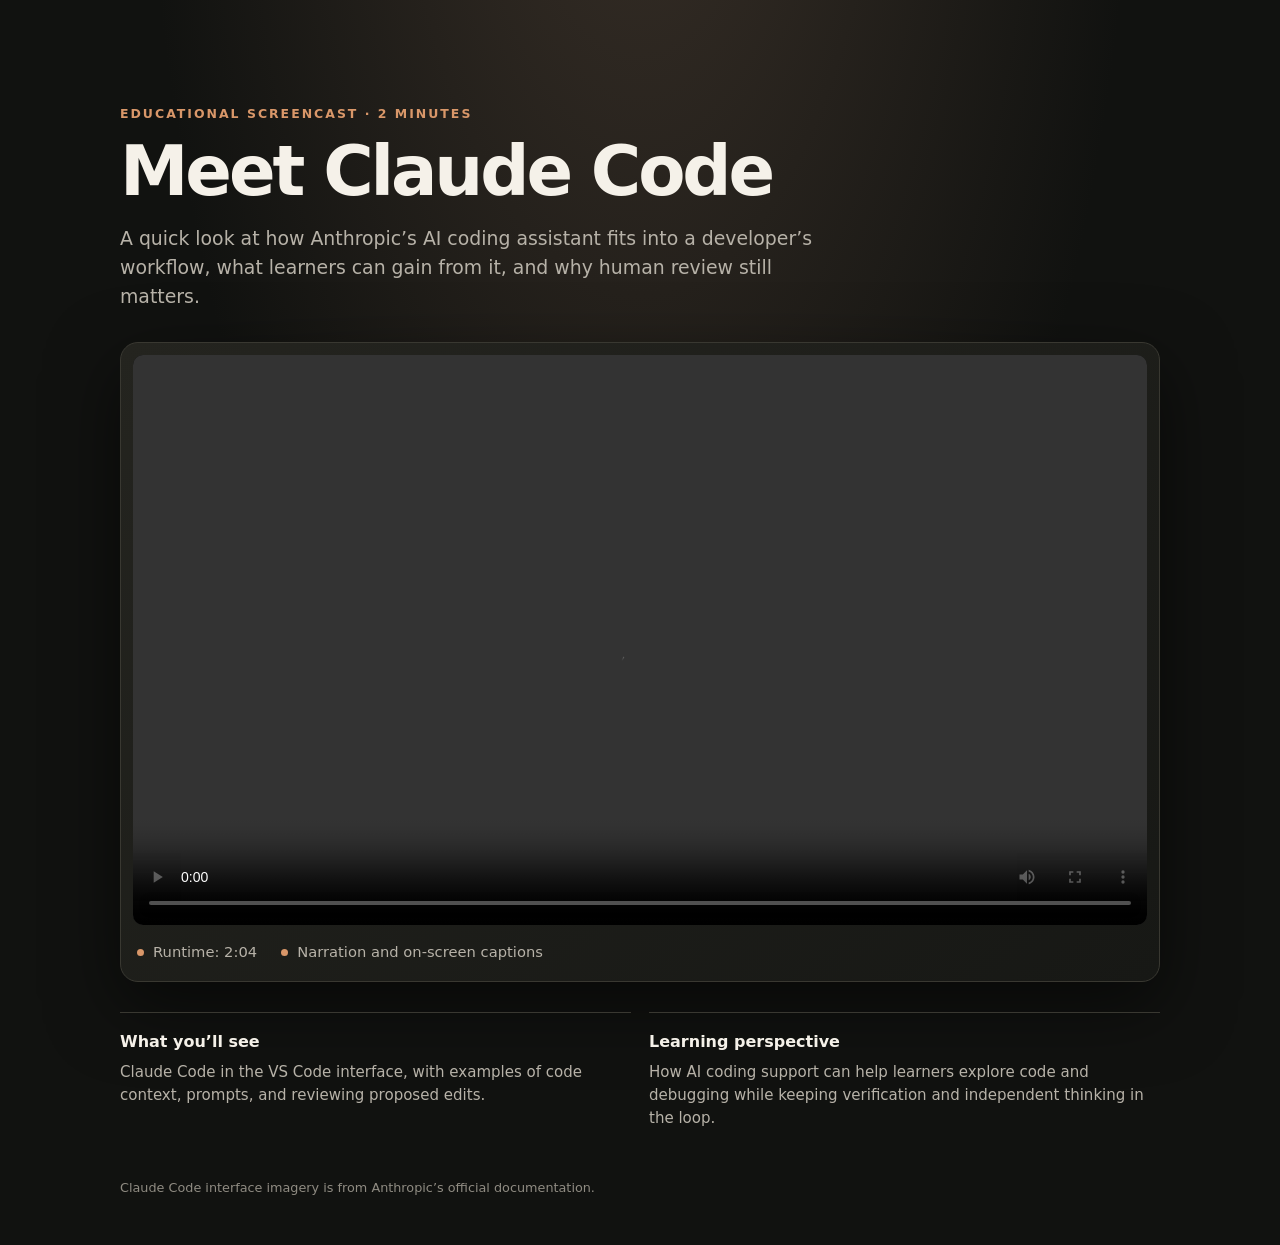
==== Claude Code Screencast/index.html @ 4960f8d4 "Add Claude Code screencast player page" ====
<!doctype html>
<html lang="en">
<head>
  <meta charset="utf-8">
  <meta name="viewport" content="width=device-width, initial-scale=1">
  <meta name="theme-color" content="#111210">
  <meta name="description" content="A short educational screencast introducing Claude Code, Anthropic’s AI coding assistant.">
  <title>Claude Code | Screencast</title>
  <style>
    :root { color-scheme: dark; --bg:#111210; --panel:#1b1c19; --ink:#f5f1e9; --muted:#b7b2a8; --accent:#d99769; --line:#393831; }
    * { box-sizing:border-box; }
    body { margin:0; min-height:100vh; background:radial-gradient(ellipse at 50% -25%, #393028 0, transparent 55%),var(--bg); color:var(--ink); font:16px/1.55 system-ui,-apple-system,BlinkMacSystemFont,"Segoe UI",sans-serif; }
    main { width:min(100% - 36px, 1040px); margin:0 auto; padding:clamp(40px,8vw,92px) 0 48px; }
    .eyebrow { color:var(--accent); text-transform:uppercase; letter-spacing:.16em; font-size:.78rem; font-weight:700; }
    h1 { font-size:clamp(2.2rem,6vw,4.3rem); line-height:1.04; letter-spacing:-.045em; margin:.6rem 0 1rem; }
    .intro { color:var(--muted); font-size:clamp(1rem,2vw,1.18rem); max-width:700px; margin:0 0 30px; }
    .player { padding:12px; background:linear-gradient(145deg,#24241f,#171815); border:1px solid var(--line); border-radius:18px; box-shadow:0 24px 70px #0008; }
    video { display:block; width:100%; aspect-ratio:16/9; background:#080908; border-radius:10px; }
    .meta { display:flex; flex-wrap:wrap; gap:10px 24px; align-items:center; margin:16px 4px 5px; color:var(--muted); font-size:.92rem; }
    .meta span::before { content:""; display:inline-block; width:7px; height:7px; border-radius:50%; background:var(--accent); margin:0 9px 1px 0; }
    .about { display:grid; grid-template-columns:1fr 1fr; gap:18px; margin-top:30px; }
    .about section { border-top:1px solid var(--line); padding:17px 0; }
    h2 { font-size:1rem; margin:0 0 6px; }
    .about p { margin:0; color:var(--muted); font-size:.94rem; }
    footer { margin-top:30px; color:#8f8b82; font-size:.8rem; }
    @media(max-width:620px) { main{width:min(100% - 24px,1040px);padding-top:42px}.player{padding:7px;border-radius:13px}.about{grid-template-columns:1fr;gap:4px} }
  </style>
</head>
<body>
  <main>
    <p class="eyebrow">Educational screencast · 2 minutes</p>
    <h1>Meet Claude Code</h1>
    <p class="intro">A quick look at how Anthropic’s AI coding assistant fits into a developer’s workflow, what learners can gain from it, and why human review still matters.</p>

    <div class="player">
      <video controls playsinline preload="metadata" aria-label="Screencast introducing Claude Code">
        <source src="Claude-Code-Screencast.mp4" type="video/mp4">
        Your browser does not support MP4 video playback. <a href="Claude-Code-Screencast.mp4">Open or download the video.</a>
      </video>
      <div class="meta"><span>Runtime: 2:04</span><span>Narration and on-screen captions</span></div>
    </div>

    <div class="about">
      <section><h2>What you’ll see</h2><p>Claude Code in the VS Code interface, with examples of code context, prompts, and reviewing proposed edits.</p></section>
      <section><h2>Learning perspective</h2><p>How AI coding support can help learners explore code and debugging while keeping verification and independent thinking in the loop.</p></section>
    </div>
    <footer>Claude Code interface imagery is from Anthropic’s official documentation.</footer>
  </main>
</body>
</html>
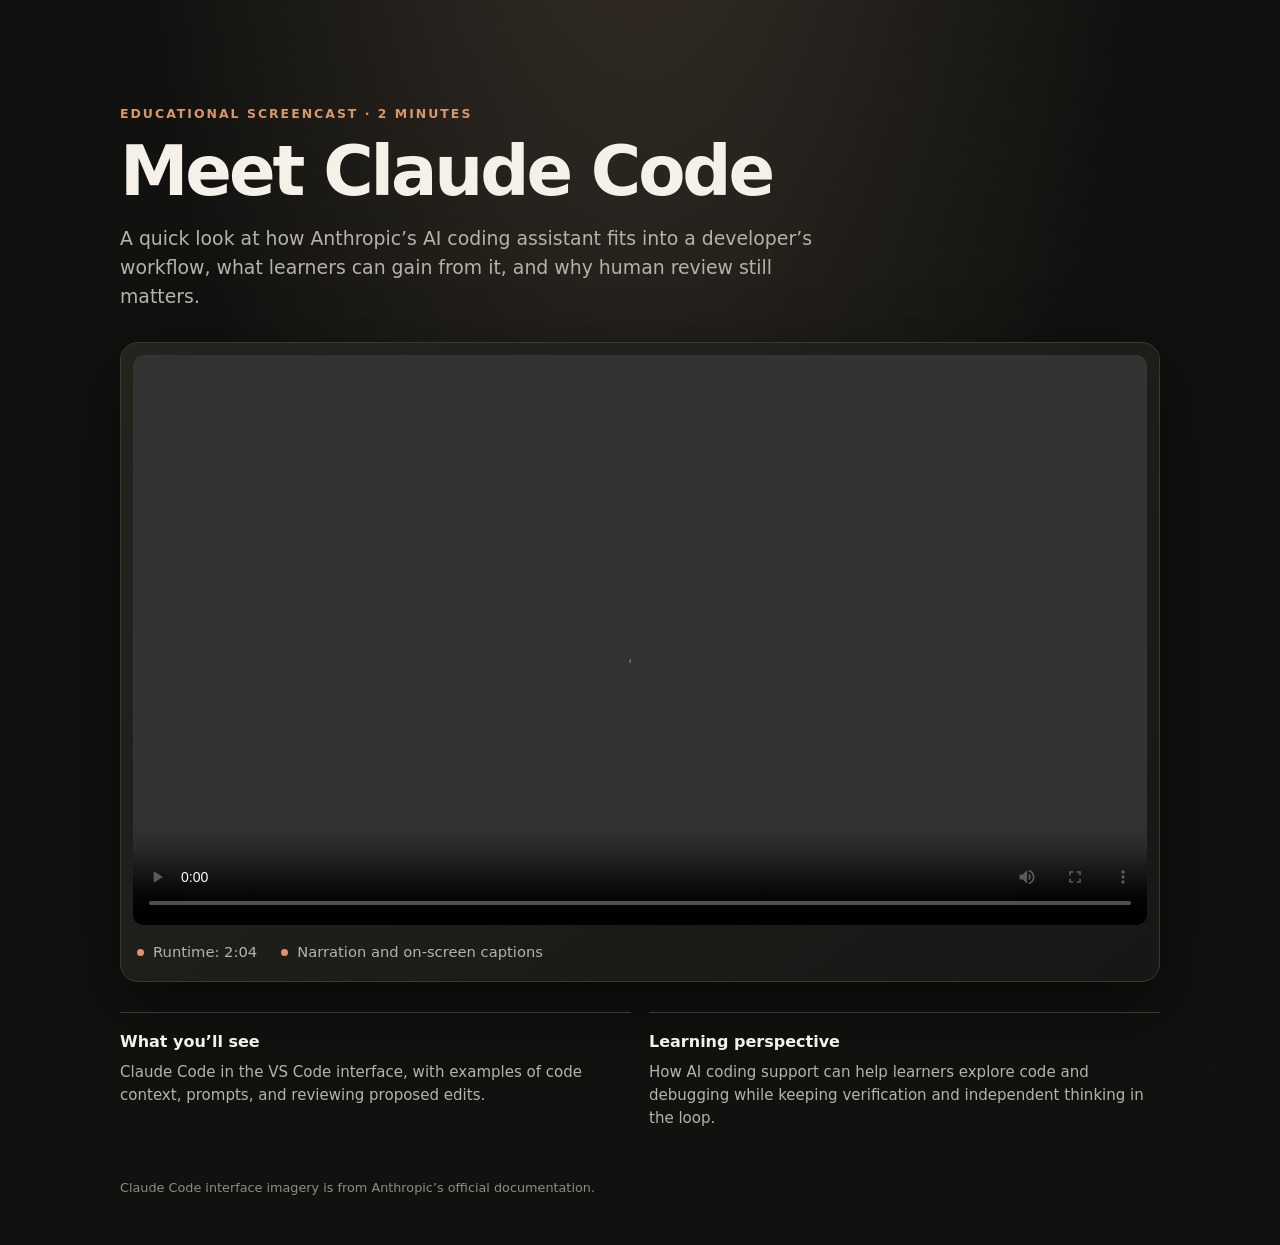
==== commit a1bdcdb6: "added sidebar to screencast page" ====
--- a/Claude Code Screencast/index.html
+++ b/Claude Code Screencast/index.html
@@ -4,6 +4,7 @@
   <meta charset="utf-8">
   <meta name="viewport" content="width=device-width, initial-scale=1">
   <meta name="theme-color" content="#111210">
+  <script src="../Sidebar.JS" defer></script>
   <meta name="description" content="A short educational screencast introducing Claude Code, Anthropic’s AI coding assistant.">
   <title>Claude Code | Screencast</title>
   <style>
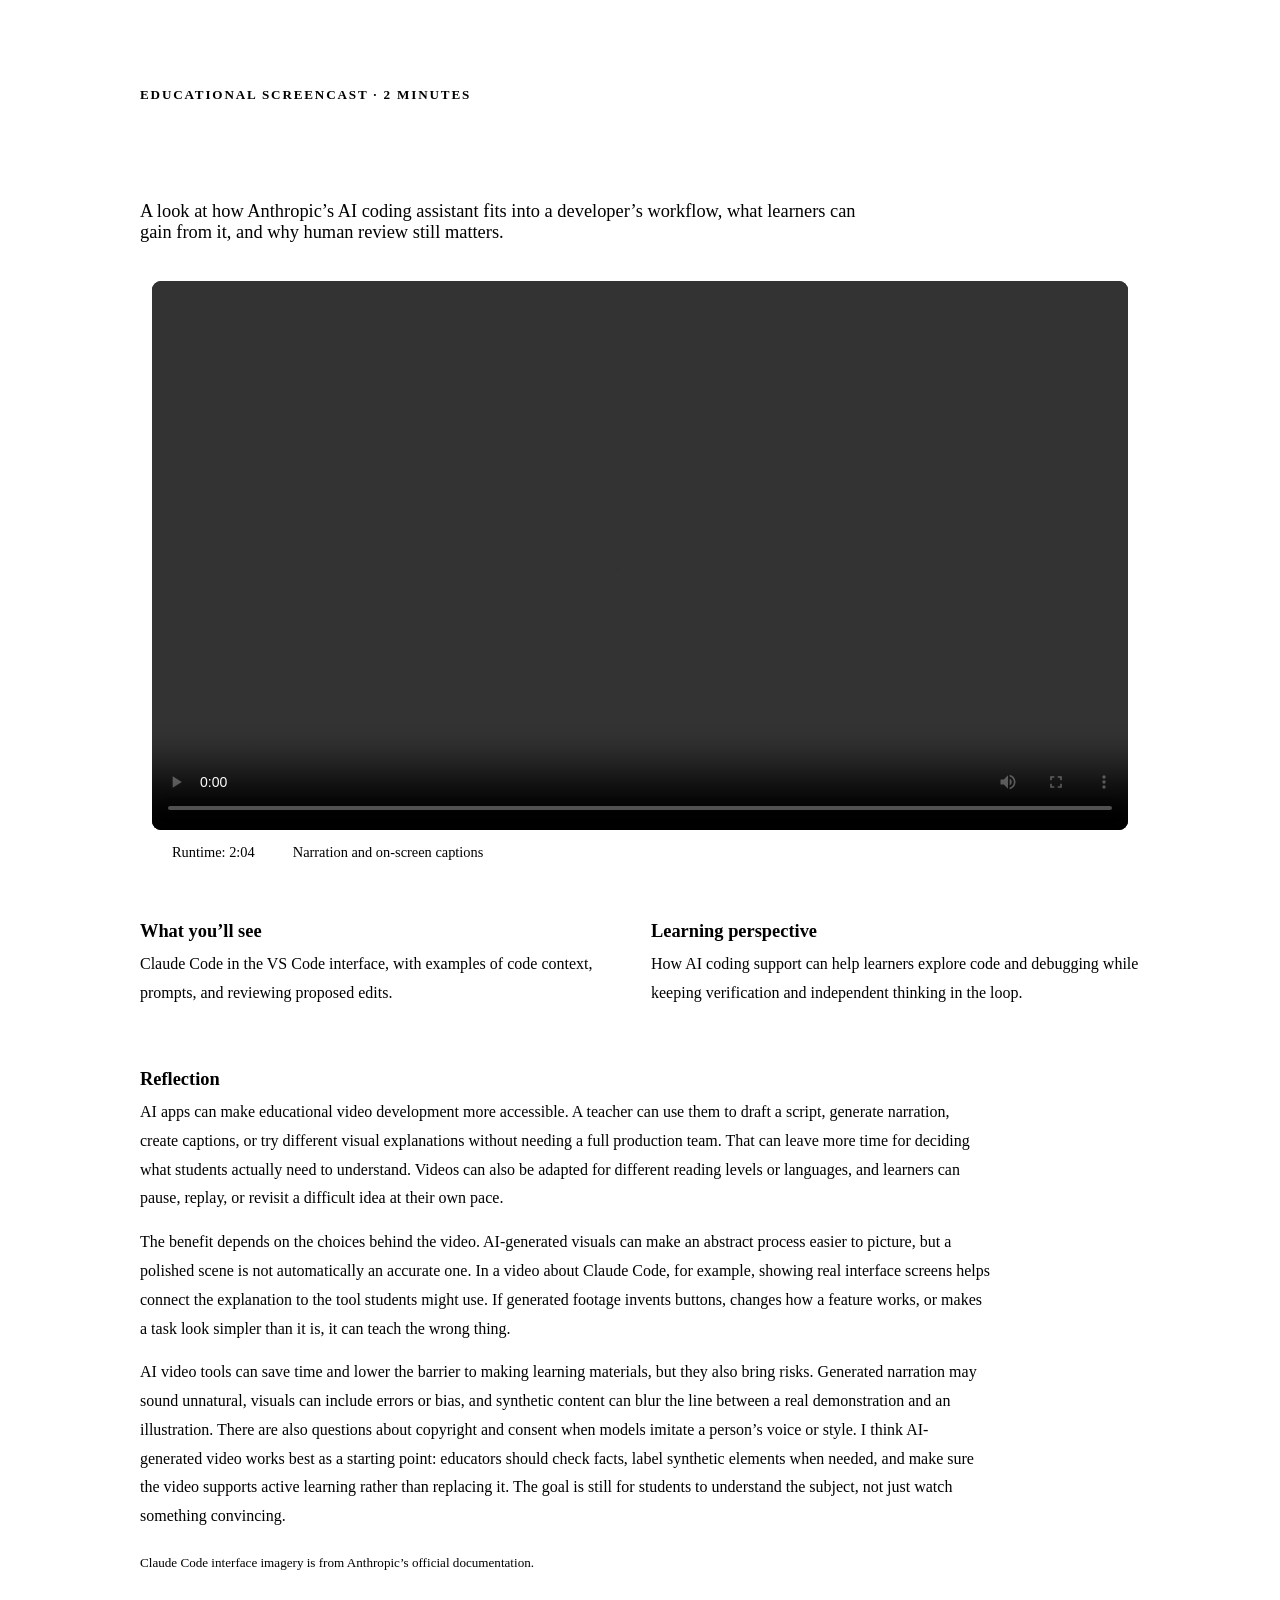
==== commit a289e5dc: "Add AI video reflection to screencast page" ====
--- a/Claude Code Screencast/index.html
+++ b/Claude Code Screencast/index.html
@@ -3,49 +3,64 @@
 <head>
   <meta charset="utf-8">
   <meta name="viewport" content="width=device-width, initial-scale=1">
-  <meta name="theme-color" content="#111210">
+  <meta name="theme-color" content="#1e1e1e">
+  <meta name="description" content="An educational screencast introducing Claude Code, Anthropic’s AI coding assistant.">
+  <title>Claude Code | Screencast</title>
+  <link rel="stylesheet" href="../style.css">
+  <link rel="stylesheet" href="../landing.css">
   <script src="../Sidebar.JS" defer></script>
-  <meta name="description" content="A short educational screencast introducing Claude Code, Anthropic’s AI coding assistant.">
-  <title>Claude Code | Screencast</title>
   <style>
-    :root { color-scheme: dark; --bg:#111210; --panel:#1b1c19; --ink:#f5f1e9; --muted:#b7b2a8; --accent:#d99769; --line:#393831; }
-    * { box-sizing:border-box; }
-    body { margin:0; min-height:100vh; background:radial-gradient(ellipse at 50% -25%, #393028 0, transparent 55%),var(--bg); color:var(--ink); font:16px/1.55 system-ui,-apple-system,BlinkMacSystemFont,"Segoe UI",sans-serif; }
-    main { width:min(100% - 36px, 1040px); margin:0 auto; padding:clamp(40px,8vw,92px) 0 48px; }
-    .eyebrow { color:var(--accent); text-transform:uppercase; letter-spacing:.16em; font-size:.78rem; font-weight:700; }
-    h1 { font-size:clamp(2.2rem,6vw,4.3rem); line-height:1.04; letter-spacing:-.045em; margin:.6rem 0 1rem; }
-    .intro { color:var(--muted); font-size:clamp(1rem,2vw,1.18rem); max-width:700px; margin:0 0 30px; }
-    .player { padding:12px; background:linear-gradient(145deg,#24241f,#171815); border:1px solid var(--line); border-radius:18px; box-shadow:0 24px 70px #0008; }
-    video { display:block; width:100%; aspect-ratio:16/9; background:#080908; border-radius:10px; }
-    .meta { display:flex; flex-wrap:wrap; gap:10px 24px; align-items:center; margin:16px 4px 5px; color:var(--muted); font-size:.92rem; }
-    .meta span::before { content:""; display:inline-block; width:7px; height:7px; border-radius:50%; background:var(--accent); margin:0 9px 1px 0; }
-    .about { display:grid; grid-template-columns:1fr 1fr; gap:18px; margin-top:30px; }
-    .about section { border-top:1px solid var(--line); padding:17px 0; }
-    h2 { font-size:1rem; margin:0 0 6px; }
-    .about p { margin:0; color:var(--muted); font-size:.94rem; }
-    footer { margin-top:30px; color:#8f8b82; font-size:.8rem; }
-    @media(max-width:620px) { main{width:min(100% - 24px,1040px);padding-top:42px}.player{padding:7px;border-radius:13px}.about{grid-template-columns:1fr;gap:4px} }
+    .screencast-page { max-width: 1000px; margin: 32px auto 75px; padding: clamp(22px, 4vw, 42px); }
+    .eyebrow { color: var(--vegas-gold); text-transform: uppercase; letter-spacing: .14em; font-size: .82rem; font-weight: 600; }
+    .screencast-page h1 { margin: .55rem 0 1rem; font-size: clamp(2.25rem, 6vw, 4rem); line-height: 1.08; letter-spacing: -.035em; background: var(--text-gradient-yellow); color: transparent; background-clip: text; -webkit-background-clip: text; text-shadow: none; }
+    .intro { max-width: 720px; margin: 0 0 26px; color: var(--light-gray); font-size: clamp(1rem, 2vw, 1.15rem); }
+    .player { padding: 12px; background: var(--bg-gradient-jet); border: 1px solid var(--jet); border-radius: 16px; }
+    .player video { display: block; width: 100%; aspect-ratio: 16 / 9; background: #111; border-radius: 9px; }
+    .meta { display: flex; flex-wrap: wrap; gap: 8px 22px; margin: 14px 4px 3px; color: var(--light-gray70); font-size: .9rem; }
+    .meta span::before { content: ""; display: inline-block; width: 7px; height: 7px; margin: 0 9px 1px 0; border-radius: 50%; background: var(--orange-yellow-crayola); }
+    .about { display: grid; grid-template-columns: repeat(2, minmax(0, 1fr)); gap: 22px; margin-top: 27px; }
+    .about section, .reflection { padding-top: 18px; border-top: 1px solid var(--jet); }
+    .screencast-page h2 { margin: 0 0 8px; color: var(--white2); font-size: 1.15rem; }
+    .about p, .reflection p { margin: 0 0 15px; color: var(--light-gray70); line-height: 1.8; }
+    .reflection { margin-top: 28px; }
+    .reflection p { max-width: 850px; }
+    .source-note { margin-top: 24px; color: var(--light-gray70); font-size: .82rem; }
+    @media (max-width: 620px) {
+      .screencast-page { margin-top: 14px; padding: 18px; }
+      .player { padding: 7px; }
+      .about { grid-template-columns: 1fr; gap: 15px; }
+    }
   </style>
 </head>
 <body>
   <main>
-    <p class="eyebrow">Educational screencast · 2 minutes</p>
-    <h1>Meet Claude Code</h1>
-    <p class="intro">A quick look at how Anthropic’s AI coding assistant fits into a developer’s workflow, what learners can gain from it, and why human review still matters.</p>
+    <article class="active screencast-page">
+      <p class="eyebrow">Educational screencast · 2 minutes</p>
+      <h1>Meet Claude Code</h1>
+      <p class="intro">A look at how Anthropic’s AI coding assistant fits into a developer’s workflow, what learners can gain from it, and why human review still matters.</p>
 
-    <div class="player">
-      <video controls playsinline preload="metadata" aria-label="Screencast introducing Claude Code">
-        <source src="Claude-Code-Screencast.mp4" type="video/mp4">
-        Your browser does not support MP4 video playback. <a href="Claude-Code-Screencast.mp4">Open or download the video.</a>
-      </video>
-      <div class="meta"><span>Runtime: 2:04</span><span>Narration and on-screen captions</span></div>
-    </div>
+      <div class="player">
+        <video controls playsinline preload="metadata" aria-label="Screencast introducing Claude Code">
+          <source src="Claude-Code-Screencast.mp4" type="video/mp4">
+          Your browser does not support MP4 video playback. <a href="Claude-Code-Screencast.mp4">Open or download the video.</a>
+        </video>
+        <div class="meta"><span>Runtime: 2:04</span><span>Narration and on-screen captions</span></div>
+      </div>
 
-    <div class="about">
-      <section><h2>What you’ll see</h2><p>Claude Code in the VS Code interface, with examples of code context, prompts, and reviewing proposed edits.</p></section>
-      <section><h2>Learning perspective</h2><p>How AI coding support can help learners explore code and debugging while keeping verification and independent thinking in the loop.</p></section>
-    </div>
-    <footer>Claude Code interface imagery is from Anthropic’s official documentation.</footer>
+      <div class="about">
+        <section><h2>What you’ll see</h2><p>Claude Code in the VS Code interface, with examples of code context, prompts, and reviewing proposed edits.</p></section>
+        <section><h2>Learning perspective</h2><p>How AI coding support can help learners explore code and debugging while keeping verification and independent thinking in the loop.</p></section>
+      </div>
+
+      <section class="reflection" aria-labelledby="reflection-title">
+        <h2 id="reflection-title">Reflection</h2>
+        <p>AI apps can make educational video development more accessible. A teacher can use them to draft a script, generate narration, create captions, or try different visual explanations without needing a full production team. That can leave more time for deciding what students actually need to understand. Videos can also be adapted for different reading levels or languages, and learners can pause, replay, or revisit a difficult idea at their own pace.</p>
+        <p>The benefit depends on the choices behind the video. AI-generated visuals can make an abstract process easier to picture, but a polished scene is not automatically an accurate one. In a video about Claude Code, for example, showing real interface screens helps connect the explanation to the tool students might use. If generated footage invents buttons, changes how a feature works, or makes a task look simpler than it is, it can teach the wrong thing.</p>
+        <p>AI video tools can save time and lower the barrier to making learning materials, but they also bring risks. Generated narration may sound unnatural, visuals can include errors or bias, and synthetic content can blur the line between a real demonstration and an illustration. There are also questions about copyright and consent when models imitate a person’s voice or style. I think AI-generated video works best as a starting point: educators should check facts, label synthetic elements when needed, and make sure the video supports active learning rather than replacing it. The goal is still for students to understand the subject, not just watch something convincing.</p>
+      </section>
+
+      <footer class="source-note">Claude Code interface imagery is from Anthropic’s official documentation.</footer>
+    </article>
   </main>
 </body>
 </html>
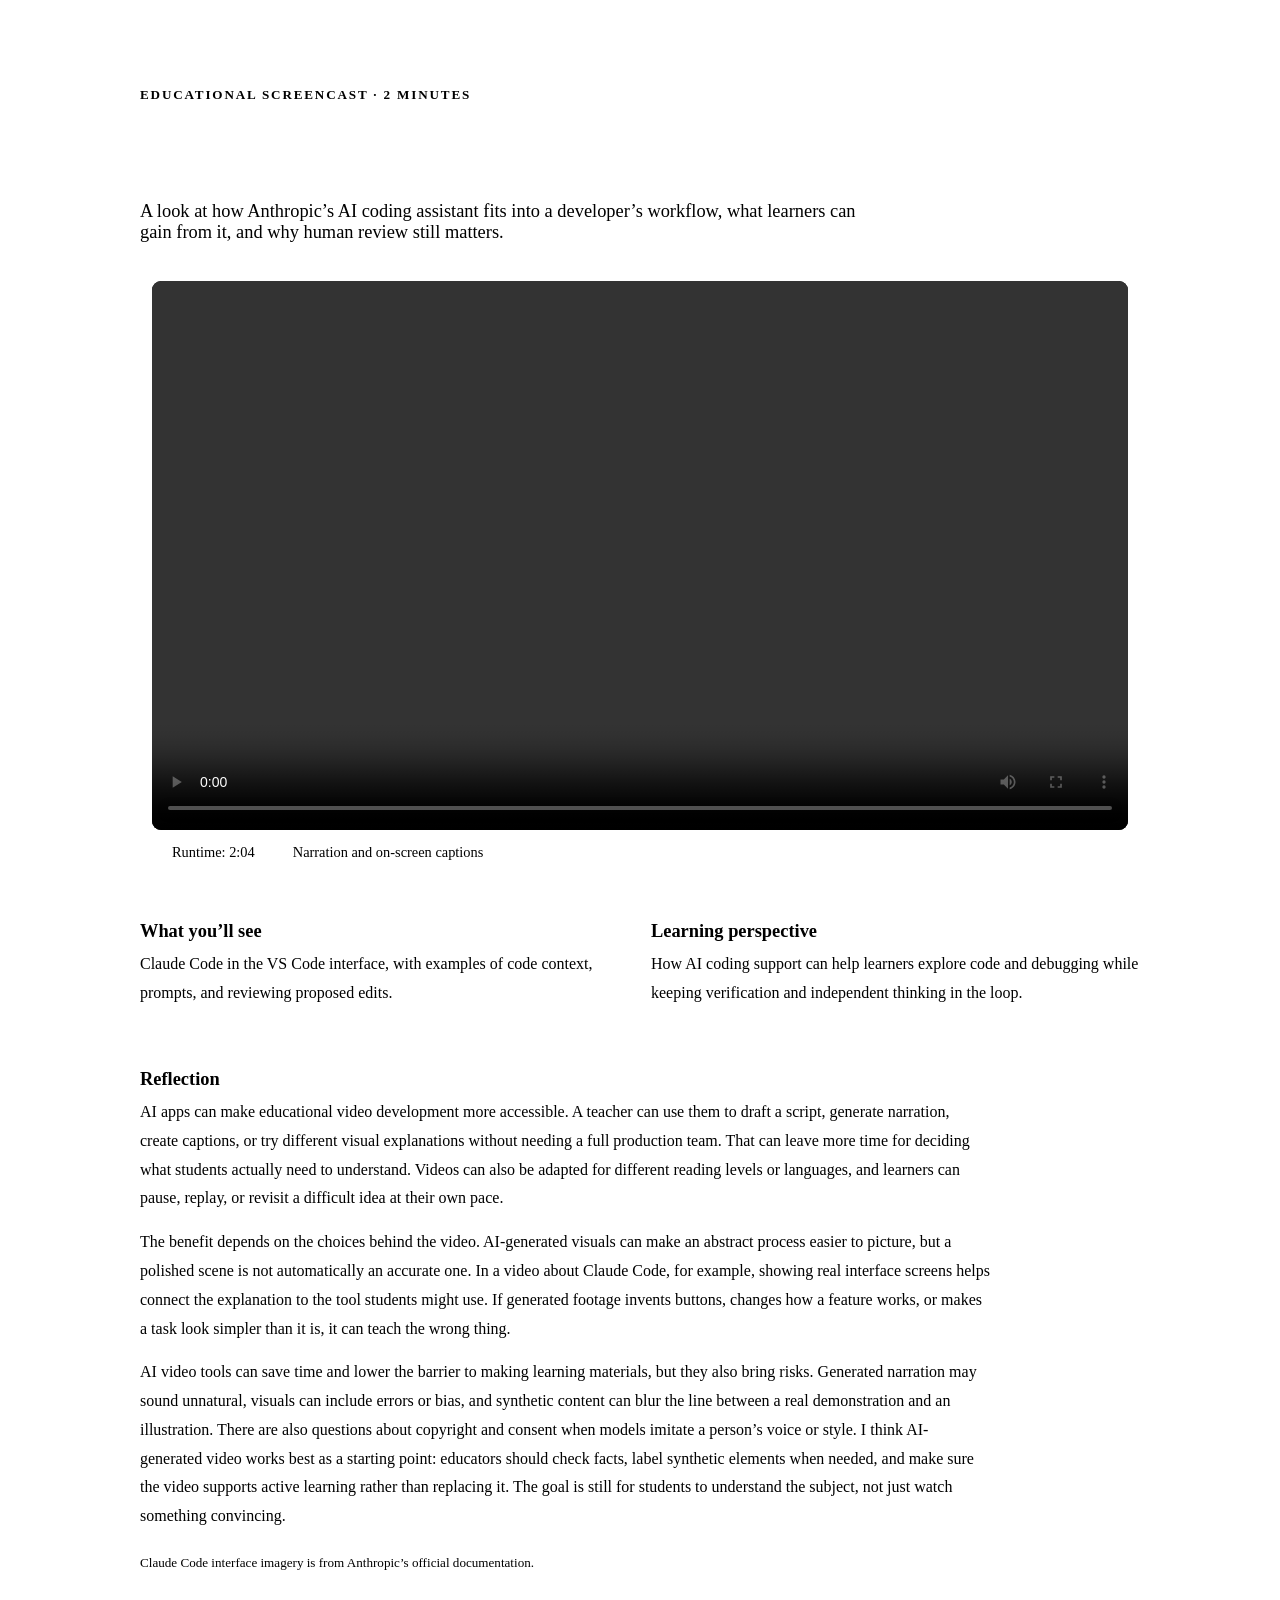
==== commit 4cf6d2cb: "Move screencast page styles to CSS file" ====
--- a/Claude Code Screencast/index.html
+++ b/Claude Code Screencast/index.html
@@ -9,28 +9,7 @@
   <link rel="stylesheet" href="../style.css">
   <link rel="stylesheet" href="../landing.css">
   <script src="../Sidebar.JS" defer></script>
-  <style>
-    .screencast-page { max-width: 1000px; margin: 32px auto 75px; padding: clamp(22px, 4vw, 42px); }
-    .eyebrow { color: var(--vegas-gold); text-transform: uppercase; letter-spacing: .14em; font-size: .82rem; font-weight: 600; }
-    .screencast-page h1 { margin: .55rem 0 1rem; font-size: clamp(2.25rem, 6vw, 4rem); line-height: 1.08; letter-spacing: -.035em; background: var(--text-gradient-yellow); color: transparent; background-clip: text; -webkit-background-clip: text; text-shadow: none; }
-    .intro { max-width: 720px; margin: 0 0 26px; color: var(--light-gray); font-size: clamp(1rem, 2vw, 1.15rem); }
-    .player { padding: 12px; background: var(--bg-gradient-jet); border: 1px solid var(--jet); border-radius: 16px; }
-    .player video { display: block; width: 100%; aspect-ratio: 16 / 9; background: #111; border-radius: 9px; }
-    .meta { display: flex; flex-wrap: wrap; gap: 8px 22px; margin: 14px 4px 3px; color: var(--light-gray70); font-size: .9rem; }
-    .meta span::before { content: ""; display: inline-block; width: 7px; height: 7px; margin: 0 9px 1px 0; border-radius: 50%; background: var(--orange-yellow-crayola); }
-    .about { display: grid; grid-template-columns: repeat(2, minmax(0, 1fr)); gap: 22px; margin-top: 27px; }
-    .about section, .reflection { padding-top: 18px; border-top: 1px solid var(--jet); }
-    .screencast-page h2 { margin: 0 0 8px; color: var(--white2); font-size: 1.15rem; }
-    .about p, .reflection p { margin: 0 0 15px; color: var(--light-gray70); line-height: 1.8; }
-    .reflection { margin-top: 28px; }
-    .reflection p { max-width: 850px; }
-    .source-note { margin-top: 24px; color: var(--light-gray70); font-size: .82rem; }
-    @media (max-width: 620px) {
-      .screencast-page { margin-top: 14px; padding: 18px; }
-      .player { padding: 7px; }
-      .about { grid-template-columns: 1fr; gap: 15px; }
-    }
-  </style>
+  <link rel="stylesheet" href="screencast.css">
 </head>
 <body>
   <main>
--- a/Claude Code Screencast/screencast.css
+++ b/Claude Code Screencast/screencast.css
@@ -0,0 +1,20 @@
+.screencast-page { max-width: 1000px; margin: 32px auto 75px; padding: clamp(22px, 4vw, 42px); }
+    .eyebrow { color: var(--vegas-gold); text-transform: uppercase; letter-spacing: .14em; font-size: .82rem; font-weight: 600; }
+    .screencast-page h1 { margin: .55rem 0 1rem; font-size: clamp(2.25rem, 6vw, 4rem); line-height: 1.08; letter-spacing: -.035em; background: var(--text-gradient-yellow); color: transparent; background-clip: text; -webkit-background-clip: text; text-shadow: none; }
+    .intro { max-width: 720px; margin: 0 0 26px; color: var(--light-gray); font-size: clamp(1rem, 2vw, 1.15rem); }
+    .player { padding: 12px; background: var(--bg-gradient-jet); border: 1px solid var(--jet); border-radius: 16px; }
+    .player video { display: block; width: 100%; aspect-ratio: 16 / 9; background: #111; border-radius: 9px; }
+    .meta { display: flex; flex-wrap: wrap; gap: 8px 22px; margin: 14px 4px 3px; color: var(--light-gray70); font-size: .9rem; }
+    .meta span::before { content: ""; display: inline-block; width: 7px; height: 7px; margin: 0 9px 1px 0; border-radius: 50%; background: var(--orange-yellow-crayola); }
+    .about { display: grid; grid-template-columns: repeat(2, minmax(0, 1fr)); gap: 22px; margin-top: 27px; }
+    .about section, .reflection { padding-top: 18px; border-top: 1px solid var(--jet); }
+    .screencast-page h2 { margin: 0 0 8px; color: var(--white2); font-size: 1.15rem; }
+    .about p, .reflection p { margin: 0 0 15px; color: var(--light-gray70); line-height: 1.8; }
+    .reflection { margin-top: 28px; }
+    .reflection p { max-width: 850px; }
+    .source-note { margin-top: 24px; color: var(--light-gray70); font-size: .82rem; }
+    @media (max-width: 620px) {
+      .screencast-page { margin-top: 14px; padding: 18px; }
+      .player { padding: 7px; }
+      .about { grid-template-columns: 1fr; gap: 15px; }
+    }
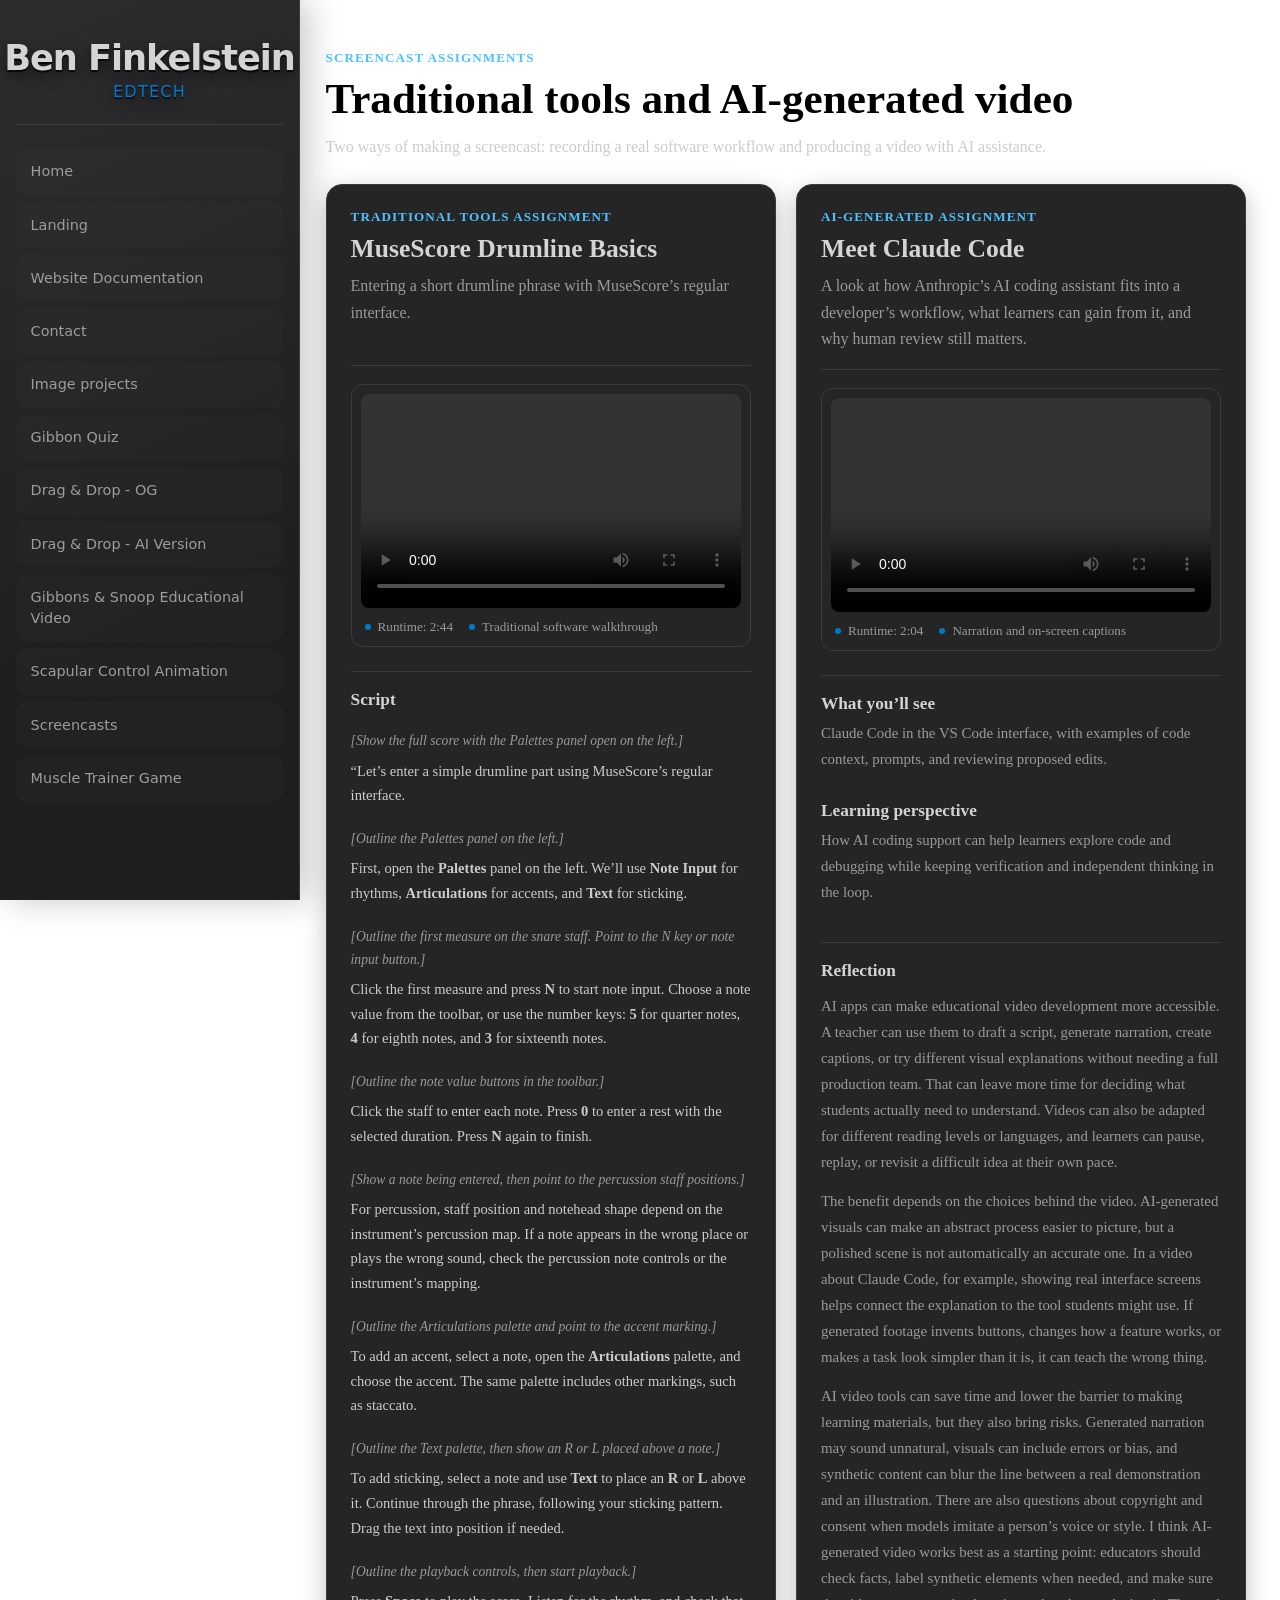
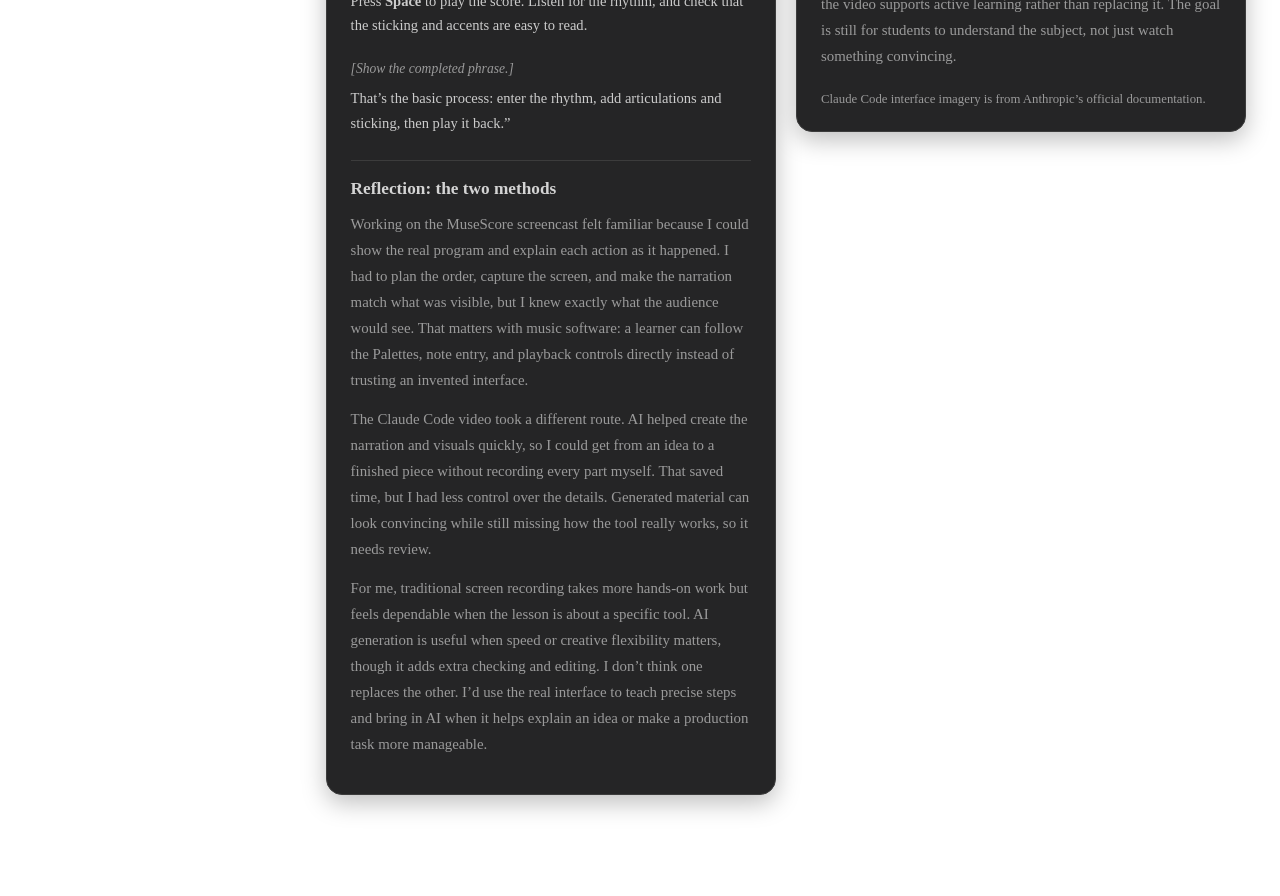
==== commit cba8fc8a: "Add traditional MuseScore screencast column" ====
--- a/Claude Code Screencast/index.html
+++ b/Claude Code Screencast/index.html
@@ -4,8 +4,8 @@
   <meta charset="utf-8">
   <meta name="viewport" content="width=device-width, initial-scale=1">
   <meta name="theme-color" content="#1e1e1e">
-  <meta name="description" content="An educational screencast introducing Claude Code, Anthropic’s AI coding assistant.">
-  <title>Claude Code | Screencast</title>
+  <meta name="description" content="Traditional and AI-generated screencast assignments: MuseScore Drumline Basics and Meet Claude Code.">
+  <title>Screencasts | Traditional and AI-generated</title>
   <link rel="stylesheet" href="../style.css">
   <link rel="stylesheet" href="../landing.css">
   <script src="../Sidebar.JS" defer></script>
@@ -14,31 +14,98 @@
 <body>
   <main>
     <article class="active screencast-page">
-      <p class="eyebrow">Educational screencast · 2 minutes</p>
-      <h1>Meet Claude Code</h1>
-      <p class="intro">A look at how Anthropic’s AI coding assistant fits into a developer’s workflow, what learners can gain from it, and why human review still matters.</p>
+      <header class="page-header">
+        <p class="eyebrow">Screencast assignments</p>
+        <h1>Traditional tools and AI-generated video</h1>
+        <p class="intro">Two ways of making a screencast: recording a real software workflow and producing a video with AI assistance.</p>
+      </header>
 
-      <div class="player">
-        <video controls playsinline preload="metadata" aria-label="Screencast introducing Claude Code">
-          <source src="Claude-Code-Screencast.mp4" type="video/mp4">
-          Your browser does not support MP4 video playback. <a href="Claude-Code-Screencast.mp4">Open or download the video.</a>
-        </video>
-        <div class="meta"><span>Runtime: 2:04</span><span>Narration and on-screen captions</span></div>
+      <div class="assignment-columns">
+        <section class="assignment-column traditional-column" aria-labelledby="traditional-title">
+          <header class="column-header">
+            <p class="column-label">Traditional tools assignment</p>
+            <h2 id="traditional-title">MuseScore Drumline Basics</h2>
+            <p>Entering a short drumline phrase with MuseScore’s regular interface.</p>
+          </header>
+
+          <div class="player">
+            <video controls playsinline preload="metadata" aria-label="MuseScore Drumline Basics screencast">
+              <source src="Musescore.mp4" type="video/mp4">
+              Your browser does not support MP4 video playback. <a href="Musescore.mp4">Open or download the MuseScore screencast.</a>
+            </video>
+            <div class="meta"><span>Runtime: 2:44</span><span>Traditional software walkthrough</span></div>
+          </div>
+
+          <section class="script-section" aria-labelledby="musescore-script-title">
+            <h3 id="musescore-script-title">Script</h3>
+            <div class="script-content">
+              <p class="stage-direction">[Show the full score with the Palettes panel open on the left.]</p>
+              <p>“Let’s enter a simple drumline part using MuseScore’s regular interface.</p>
+
+              <p class="stage-direction">[Outline the Palettes panel on the left.]</p>
+              <p>First, open the <strong>Palettes</strong> panel on the left. We’ll use <strong>Note Input</strong> for rhythms, <strong>Articulations</strong> for accents, and <strong>Text</strong> for sticking.</p>
+
+              <p class="stage-direction">[Outline the first measure on the snare staff. Point to the N key or note input button.]</p>
+              <p>Click the first measure and press <strong>N</strong> to start note input. Choose a note value from the toolbar, or use the number keys: <strong>5</strong> for quarter notes, <strong>4</strong> for eighth notes, and <strong>3</strong> for sixteenth notes.</p>
+
+              <p class="stage-direction">[Outline the note value buttons in the toolbar.]</p>
+              <p>Click the staff to enter each note. Press <strong>0</strong> to enter a rest with the selected duration. Press <strong>N</strong> again to finish.</p>
+
+              <p class="stage-direction">[Show a note being entered, then point to the percussion staff positions.]</p>
+              <p>For percussion, staff position and notehead shape depend on the instrument’s percussion map. If a note appears in the wrong place or plays the wrong sound, check the percussion note controls or the instrument’s mapping.</p>
+
+              <p class="stage-direction">[Outline the Articulations palette and point to the accent marking.]</p>
+              <p>To add an accent, select a note, open the <strong>Articulations</strong> palette, and choose the accent. The same palette includes other markings, such as staccato.</p>
+
+              <p class="stage-direction">[Outline the Text palette, then show an R or L placed above a note.]</p>
+              <p>To add sticking, select a note and use <strong>Text</strong> to place an <strong>R</strong> or <strong>L</strong> above it. Continue through the phrase, following your sticking pattern. Drag the text into position if needed.</p>
+
+              <p class="stage-direction">[Outline the playback controls, then start playback.]</p>
+              <p>Press <strong>Space</strong> to play the score. Listen for the rhythm, and check that the sticking and accents are easy to read.</p>
+
+              <p class="stage-direction">[Show the completed phrase.]</p>
+              <p>That’s the basic process: enter the rhythm, add articulations and sticking, then play it back.”</p>
+            </div>
+          </section>
+
+          <section class="reflection" aria-labelledby="comparison-title">
+            <h3 id="comparison-title">Reflection: the two methods</h3>
+            <p>Working on the MuseScore screencast felt familiar because I could show the real program and explain each action as it happened. I had to plan the order, capture the screen, and make the narration match what was visible, but I knew exactly what the audience would see. That matters with music software: a learner can follow the Palettes, note entry, and playback controls directly instead of trusting an invented interface.</p>
+            <p>The Claude Code video took a different route. AI helped create the narration and visuals quickly, so I could get from an idea to a finished piece without recording every part myself. That saved time, but I had less control over the details. Generated material can look convincing while still missing how the tool really works, so it needs review.</p>
+            <p>For me, traditional screen recording takes more hands-on work but feels dependable when the lesson is about a specific tool. AI generation is useful when speed or creative flexibility matters, though it adds extra checking and editing. I don’t think one replaces the other. I’d use the real interface to teach precise steps and bring in AI when it helps explain an idea or make a production task more manageable.</p>
+          </section>
+        </section>
+
+        <section class="assignment-column ai-column" aria-labelledby="ai-title">
+          <header class="column-header">
+            <p class="column-label">AI-generated assignment</p>
+            <h2 id="ai-title">Meet Claude Code</h2>
+            <p>A look at how Anthropic’s AI coding assistant fits into a developer’s workflow, what learners can gain from it, and why human review still matters.</p>
+          </header>
+
+          <div class="player">
+            <video controls playsinline preload="metadata" aria-label="Screencast introducing Claude Code">
+              <source src="Claude-Code-Screencast.mp4" type="video/mp4">
+              Your browser does not support MP4 video playback. <a href="Claude-Code-Screencast.mp4">Open or download the Claude Code screencast.</a>
+            </video>
+            <div class="meta"><span>Runtime: 2:04</span><span>Narration and on-screen captions</span></div>
+          </div>
+
+          <div class="about">
+            <section><h3>What you’ll see</h3><p>Claude Code in the VS Code interface, with examples of code context, prompts, and reviewing proposed edits.</p></section>
+            <section><h3>Learning perspective</h3><p>How AI coding support can help learners explore code and debugging while keeping verification and independent thinking in the loop.</p></section>
+          </div>
+
+          <section class="reflection" aria-labelledby="ai-reflection-title">
+            <h3 id="ai-reflection-title">Reflection</h3>
+            <p>AI apps can make educational video development more accessible. A teacher can use them to draft a script, generate narration, create captions, or try different visual explanations without needing a full production team. That can leave more time for deciding what students actually need to understand. Videos can also be adapted for different reading levels or languages, and learners can pause, replay, or revisit a difficult idea at their own pace.</p>
+            <p>The benefit depends on the choices behind the video. AI-generated visuals can make an abstract process easier to picture, but a polished scene is not automatically an accurate one. In a video about Claude Code, for example, showing real interface screens helps connect the explanation to the tool students might use. If generated footage invents buttons, changes how a feature works, or makes a task look simpler than it is, it can teach the wrong thing.</p>
+            <p>AI video tools can save time and lower the barrier to making learning materials, but they also bring risks. Generated narration may sound unnatural, visuals can include errors or bias, and synthetic content can blur the line between a real demonstration and an illustration. There are also questions about copyright and consent when models imitate a person’s voice or style. I think AI-generated video works best as a starting point: educators should check facts, label synthetic elements when needed, and make sure the video supports active learning rather than replacing it. The goal is still for students to understand the subject, not just watch something convincing.</p>
+          </section>
+
+          <p class="source-note">Claude Code interface imagery is from Anthropic’s official documentation.</p>
+        </section>
       </div>
-
-      <div class="about">
-        <section><h2>What you’ll see</h2><p>Claude Code in the VS Code interface, with examples of code context, prompts, and reviewing proposed edits.</p></section>
-        <section><h2>Learning perspective</h2><p>How AI coding support can help learners explore code and debugging while keeping verification and independent thinking in the loop.</p></section>
-      </div>
-
-      <section class="reflection" aria-labelledby="reflection-title">
-        <h2 id="reflection-title">Reflection</h2>
-        <p>AI apps can make educational video development more accessible. A teacher can use them to draft a script, generate narration, create captions, or try different visual explanations without needing a full production team. That can leave more time for deciding what students actually need to understand. Videos can also be adapted for different reading levels or languages, and learners can pause, replay, or revisit a difficult idea at their own pace.</p>
-        <p>The benefit depends on the choices behind the video. AI-generated visuals can make an abstract process easier to picture, but a polished scene is not automatically an accurate one. In a video about Claude Code, for example, showing real interface screens helps connect the explanation to the tool students might use. If generated footage invents buttons, changes how a feature works, or makes a task look simpler than it is, it can teach the wrong thing.</p>
-        <p>AI video tools can save time and lower the barrier to making learning materials, but they also bring risks. Generated narration may sound unnatural, visuals can include errors or bias, and synthetic content can blur the line between a real demonstration and an illustration. There are also questions about copyright and consent when models imitate a person’s voice or style. I think AI-generated video works best as a starting point: educators should check facts, label synthetic elements when needed, and make sure the video supports active learning rather than replacing it. The goal is still for students to understand the subject, not just watch something convincing.</p>
-      </section>
-
-      <footer class="source-note">Claude Code interface imagery is from Anthropic’s official documentation.</footer>
     </article>
   </main>
 </body>
--- a/Claude Code Screencast/screencast.css
+++ b/Claude Code Screencast/screencast.css
@@ -1,20 +1,145 @@
-.screencast-page { max-width: 1000px; margin: 32px auto 75px; padding: clamp(22px, 4vw, 42px); }
-    .eyebrow { color: var(--vegas-gold); text-transform: uppercase; letter-spacing: .14em; font-size: .82rem; font-weight: 600; }
-    .screencast-page h1 { margin: .55rem 0 1rem; font-size: clamp(2.25rem, 6vw, 4rem); line-height: 1.08; letter-spacing: -.035em; background: var(--text-gradient-yellow); color: transparent; background-clip: text; -webkit-background-clip: text; text-shadow: none; }
-    .intro { max-width: 720px; margin: 0 0 26px; color: var(--light-gray); font-size: clamp(1rem, 2vw, 1.15rem); }
-    .player { padding: 12px; background: var(--bg-gradient-jet); border: 1px solid var(--jet); border-radius: 16px; }
-    .player video { display: block; width: 100%; aspect-ratio: 16 / 9; background: #111; border-radius: 9px; }
-    .meta { display: flex; flex-wrap: wrap; gap: 8px 22px; margin: 14px 4px 3px; color: var(--light-gray70); font-size: .9rem; }
-    .meta span::before { content: ""; display: inline-block; width: 7px; height: 7px; margin: 0 9px 1px 0; border-radius: 50%; background: var(--orange-yellow-crayola); }
-    .about { display: grid; grid-template-columns: repeat(2, minmax(0, 1fr)); gap: 22px; margin-top: 27px; }
-    .about section, .reflection { padding-top: 18px; border-top: 1px solid var(--jet); }
-    .screencast-page h2 { margin: 0 0 8px; color: var(--white2); font-size: 1.15rem; }
-    .about p, .reflection p { margin: 0 0 15px; color: var(--light-gray70); line-height: 1.8; }
-    .reflection { margin-top: 28px; }
-    .reflection p { max-width: 850px; }
-    .source-note { margin-top: 24px; color: var(--light-gray70); font-size: .82rem; }
-    @media (max-width: 620px) {
-      .screencast-page { margin-top: 14px; padding: 18px; }
-      .player { padding: 7px; }
-      .about { grid-template-columns: 1fr; gap: 15px; }
-    }
+.screencast-page {
+  max-width: 1500px;
+  margin: 24px auto 75px;
+  padding: clamp(14px, 2vw, 28px);
+}
+
+.page-header { margin: 0 0 24px; }
+.eyebrow,
+.column-label {
+  margin: 0 0 8px;
+  color: var(--vegas-gold, #4fc1ff);
+  font-size: .82rem;
+  font-weight: 600;
+  letter-spacing: .08em;
+  text-transform: uppercase;
+}
+
+.page-header h1 {
+  margin: 0 0 10px;
+  font-size: clamp(1.8rem, 4vw, 2.7rem);
+  line-height: 1.15;
+}
+
+.intro {
+  max-width: 820px;
+  margin: 0;
+  color: var(--light-gray, #ccc);
+  line-height: 1.7;
+}
+
+.assignment-columns {
+  display: grid;
+  grid-template-columns: repeat(2, minmax(0, 1fr));
+  align-items: start;
+  gap: 20px;
+}
+
+.assignment-column {
+  min-width: 0;
+  padding: clamp(16px, 2vw, 24px);
+  border: 1px solid var(--jet, #3c3c3c);
+  border-radius: 16px;
+  background: var(--eerie-black2, #252526);
+  box-shadow: var(--shadow1, 0 8px 24px rgba(0, 0, 0, .25));
+}
+
+.column-header {
+  min-height: 140px;
+  margin-bottom: 18px;
+  padding-bottom: 16px;
+  border-bottom: 1px solid var(--jet, #3c3c3c);
+}
+
+.column-header h2 {
+  margin: 0 0 8px;
+  color: var(--white2, #d4d4d4);
+  font-size: clamp(1.25rem, 2vw, 1.65rem);
+  line-height: 1.25;
+}
+
+.column-header > p:last-child {
+  margin: 0;
+  color: var(--light-gray70, rgba(204, 204, 204, .7));
+  line-height: 1.65;
+}
+
+.player {
+  padding: 9px;
+  border: 1px solid var(--jet, #3c3c3c);
+  border-radius: 12px;
+  background: var(--bg-gradient-jet, #252526);
+}
+
+.player video {
+  display: block;
+  width: 100%;
+  aspect-ratio: 16 / 9;
+  border-radius: 8px;
+  background: #111;
+}
+
+.meta {
+  display: flex;
+  flex-wrap: wrap;
+  gap: 6px 16px;
+  margin: 11px 4px 2px;
+  color: var(--light-gray70, rgba(204, 204, 204, .7));
+  font-size: .82rem;
+}
+
+.meta span::before {
+  content: "";
+  display: inline-block;
+  width: 6px;
+  height: 6px;
+  margin: 0 7px 1px 0;
+  border-radius: 50%;
+  background: var(--orange-yellow-crayola, #007acc);
+}
+
+.script-section,
+.about,
+.reflection {
+  margin-top: 24px;
+  padding-top: 18px;
+  border-top: 1px solid var(--jet, #3c3c3c);
+}
+
+.screencast-page h3 {
+  margin: 0 0 12px;
+  color: var(--white2, #d4d4d4);
+  font-size: 1.08rem;
+}
+
+.script-content {
+  color: var(--light-gray, #ccc);
+  font-size: .91rem;
+  line-height: 1.7;
+}
+
+.script-content p { margin: 0 0 12px; }
+.script-content .stage-direction { margin: 19px 0 6px; color: var(--light-gray70, rgba(204, 204, 204, .7)); font-size: .85rem; font-style: italic; }
+
+.about { display: grid; grid-template-columns: 1fr; gap: 16px; }
+.about section h3 { margin-bottom: 6px; }
+.about p,
+.reflection p {
+  margin: 0 0 13px;
+  color: var(--light-gray70, rgba(204, 204, 204, .7));
+  font-size: .93rem;
+  line-height: 1.75;
+}
+
+.reflection h3 { margin-bottom: 12px; }
+.source-note { margin: 22px 0 0; color: var(--light-gray70, rgba(204, 204, 204, .7)); font-size: .8rem; }
+
+@media (max-width: 1050px) {
+  .assignment-columns { grid-template-columns: 1fr; }
+  .column-header { min-height: 0; }
+}
+
+@media (max-width: 600px) {
+  .screencast-page { margin-top: 10px; padding: 9px; }
+  .assignment-column { padding: 16px; }
+}
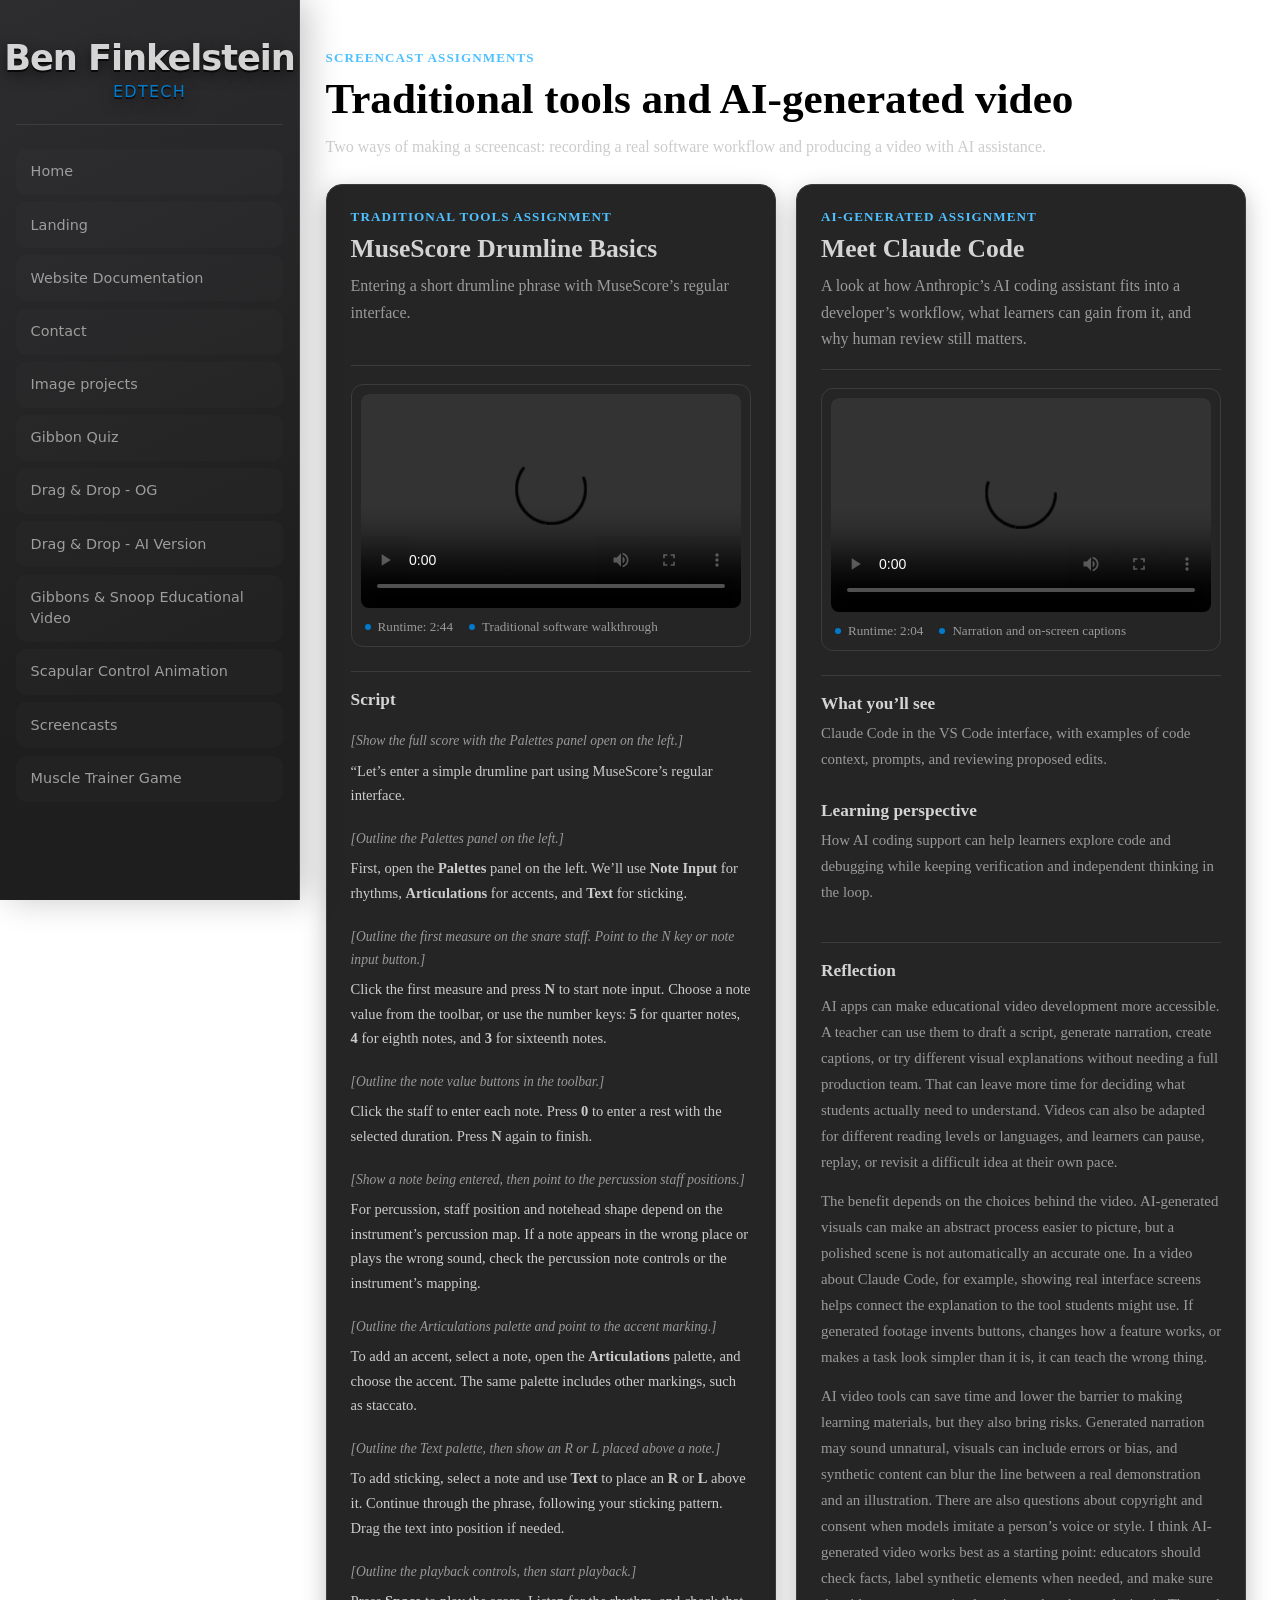
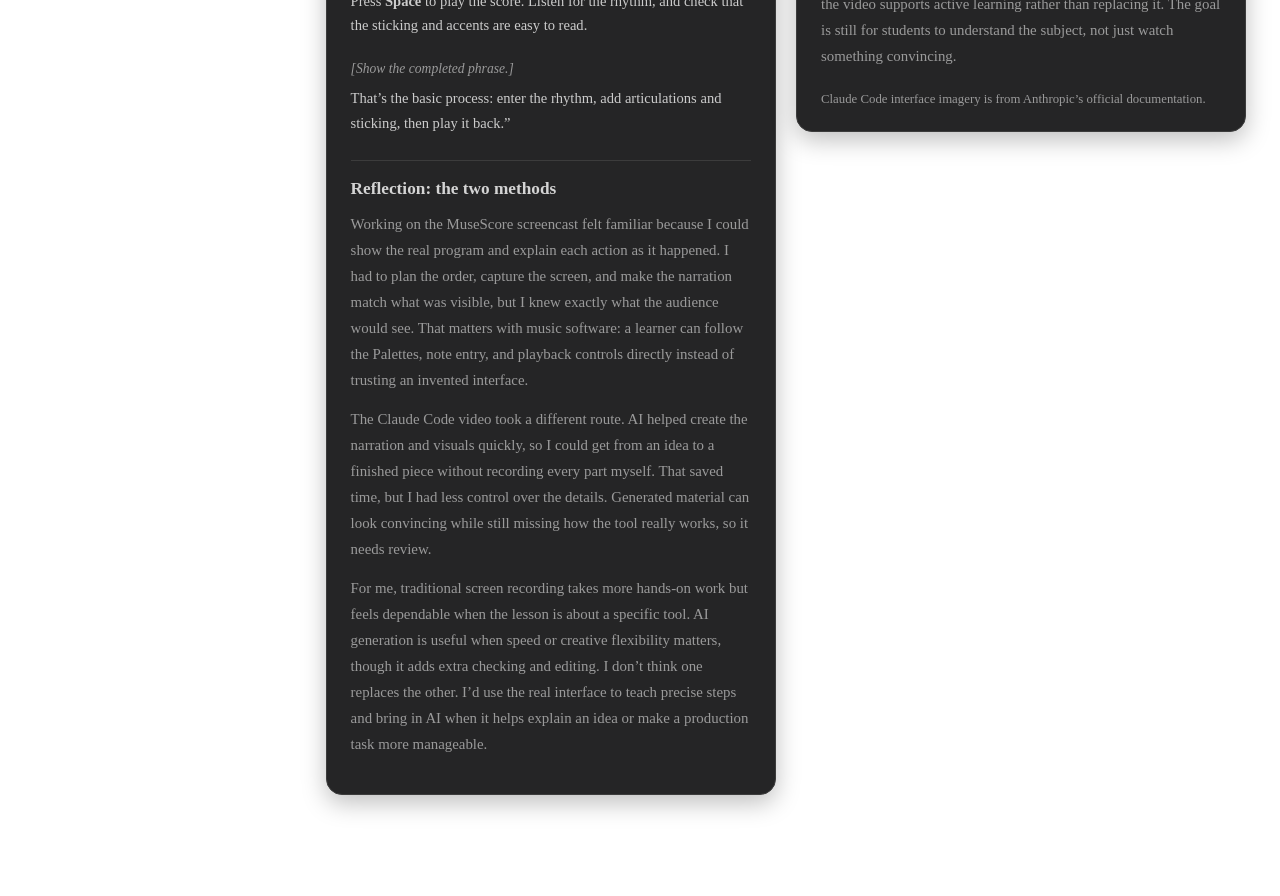
==== commit a3c3a888: "Move screencast page to /screencasts" ====
--- a/Claude Code Screencast/index.html
+++ b/Claude Code Screencast/index.html
@@ -2,111 +2,11 @@
 <html lang="en">
 <head>
   <meta charset="utf-8">
-  <meta name="viewport" content="width=device-width, initial-scale=1">
-  <meta name="theme-color" content="#1e1e1e">
-  <meta name="description" content="Traditional and AI-generated screencast assignments: MuseScore Drumline Basics and Meet Claude Code.">
-  <title>Screencasts | Traditional and AI-generated</title>
-  <link rel="stylesheet" href="../style.css">
-  <link rel="stylesheet" href="../landing.css">
-  <script src="../Sidebar.JS" defer></script>
-  <link rel="stylesheet" href="screencast.css">
+  <meta http-equiv="refresh" content="0; url=../screencasts/">
+  <link rel="canonical" href="../screencasts/">
+  <title>Screencasts</title>
 </head>
 <body>
-  <main>
-    <article class="active screencast-page">
-      <header class="page-header">
-        <p class="eyebrow">Screencast assignments</p>
-        <h1>Traditional tools and AI-generated video</h1>
-        <p class="intro">Two ways of making a screencast: recording a real software workflow and producing a video with AI assistance.</p>
-      </header>
-
-      <div class="assignment-columns">
-        <section class="assignment-column traditional-column" aria-labelledby="traditional-title">
-          <header class="column-header">
-            <p class="column-label">Traditional tools assignment</p>
-            <h2 id="traditional-title">MuseScore Drumline Basics</h2>
-            <p>Entering a short drumline phrase with MuseScore’s regular interface.</p>
-          </header>
-
-          <div class="player">
-            <video controls playsinline preload="metadata" aria-label="MuseScore Drumline Basics screencast">
-              <source src="Musescore.mp4" type="video/mp4">
-              Your browser does not support MP4 video playback. <a href="Musescore.mp4">Open or download the MuseScore screencast.</a>
-            </video>
-            <div class="meta"><span>Runtime: 2:44</span><span>Traditional software walkthrough</span></div>
-          </div>
-
-          <section class="script-section" aria-labelledby="musescore-script-title">
-            <h3 id="musescore-script-title">Script</h3>
-            <div class="script-content">
-              <p class="stage-direction">[Show the full score with the Palettes panel open on the left.]</p>
-              <p>“Let’s enter a simple drumline part using MuseScore’s regular interface.</p>
-
-              <p class="stage-direction">[Outline the Palettes panel on the left.]</p>
-              <p>First, open the <strong>Palettes</strong> panel on the left. We’ll use <strong>Note Input</strong> for rhythms, <strong>Articulations</strong> for accents, and <strong>Text</strong> for sticking.</p>
-
-              <p class="stage-direction">[Outline the first measure on the snare staff. Point to the N key or note input button.]</p>
-              <p>Click the first measure and press <strong>N</strong> to start note input. Choose a note value from the toolbar, or use the number keys: <strong>5</strong> for quarter notes, <strong>4</strong> for eighth notes, and <strong>3</strong> for sixteenth notes.</p>
-
-              <p class="stage-direction">[Outline the note value buttons in the toolbar.]</p>
-              <p>Click the staff to enter each note. Press <strong>0</strong> to enter a rest with the selected duration. Press <strong>N</strong> again to finish.</p>
-
-              <p class="stage-direction">[Show a note being entered, then point to the percussion staff positions.]</p>
-              <p>For percussion, staff position and notehead shape depend on the instrument’s percussion map. If a note appears in the wrong place or plays the wrong sound, check the percussion note controls or the instrument’s mapping.</p>
-
-              <p class="stage-direction">[Outline the Articulations palette and point to the accent marking.]</p>
-              <p>To add an accent, select a note, open the <strong>Articulations</strong> palette, and choose the accent. The same palette includes other markings, such as staccato.</p>
-
-              <p class="stage-direction">[Outline the Text palette, then show an R or L placed above a note.]</p>
-              <p>To add sticking, select a note and use <strong>Text</strong> to place an <strong>R</strong> or <strong>L</strong> above it. Continue through the phrase, following your sticking pattern. Drag the text into position if needed.</p>
-
-              <p class="stage-direction">[Outline the playback controls, then start playback.]</p>
-              <p>Press <strong>Space</strong> to play the score. Listen for the rhythm, and check that the sticking and accents are easy to read.</p>
-
-              <p class="stage-direction">[Show the completed phrase.]</p>
-              <p>That’s the basic process: enter the rhythm, add articulations and sticking, then play it back.”</p>
-            </div>
-          </section>
-
-          <section class="reflection" aria-labelledby="comparison-title">
-            <h3 id="comparison-title">Reflection: the two methods</h3>
-            <p>Working on the MuseScore screencast felt familiar because I could show the real program and explain each action as it happened. I had to plan the order, capture the screen, and make the narration match what was visible, but I knew exactly what the audience would see. That matters with music software: a learner can follow the Palettes, note entry, and playback controls directly instead of trusting an invented interface.</p>
-            <p>The Claude Code video took a different route. AI helped create the narration and visuals quickly, so I could get from an idea to a finished piece without recording every part myself. That saved time, but I had less control over the details. Generated material can look convincing while still missing how the tool really works, so it needs review.</p>
-            <p>For me, traditional screen recording takes more hands-on work but feels dependable when the lesson is about a specific tool. AI generation is useful when speed or creative flexibility matters, though it adds extra checking and editing. I don’t think one replaces the other. I’d use the real interface to teach precise steps and bring in AI when it helps explain an idea or make a production task more manageable.</p>
-          </section>
-        </section>
-
-        <section class="assignment-column ai-column" aria-labelledby="ai-title">
-          <header class="column-header">
-            <p class="column-label">AI-generated assignment</p>
-            <h2 id="ai-title">Meet Claude Code</h2>
-            <p>A look at how Anthropic’s AI coding assistant fits into a developer’s workflow, what learners can gain from it, and why human review still matters.</p>
-          </header>
-
-          <div class="player">
-            <video controls playsinline preload="metadata" aria-label="Screencast introducing Claude Code">
-              <source src="Claude-Code-Screencast.mp4" type="video/mp4">
-              Your browser does not support MP4 video playback. <a href="Claude-Code-Screencast.mp4">Open or download the Claude Code screencast.</a>
-            </video>
-            <div class="meta"><span>Runtime: 2:04</span><span>Narration and on-screen captions</span></div>
-          </div>
-
-          <div class="about">
-            <section><h3>What you’ll see</h3><p>Claude Code in the VS Code interface, with examples of code context, prompts, and reviewing proposed edits.</p></section>
-            <section><h3>Learning perspective</h3><p>How AI coding support can help learners explore code and debugging while keeping verification and independent thinking in the loop.</p></section>
-          </div>
-
-          <section class="reflection" aria-labelledby="ai-reflection-title">
-            <h3 id="ai-reflection-title">Reflection</h3>
-            <p>AI apps can make educational video development more accessible. A teacher can use them to draft a script, generate narration, create captions, or try different visual explanations without needing a full production team. That can leave more time for deciding what students actually need to understand. Videos can also be adapted for different reading levels or languages, and learners can pause, replay, or revisit a difficult idea at their own pace.</p>
-            <p>The benefit depends on the choices behind the video. AI-generated visuals can make an abstract process easier to picture, but a polished scene is not automatically an accurate one. In a video about Claude Code, for example, showing real interface screens helps connect the explanation to the tool students might use. If generated footage invents buttons, changes how a feature works, or makes a task look simpler than it is, it can teach the wrong thing.</p>
-            <p>AI video tools can save time and lower the barrier to making learning materials, but they also bring risks. Generated narration may sound unnatural, visuals can include errors or bias, and synthetic content can blur the line between a real demonstration and an illustration. There are also questions about copyright and consent when models imitate a person’s voice or style. I think AI-generated video works best as a starting point: educators should check facts, label synthetic elements when needed, and make sure the video supports active learning rather than replacing it. The goal is still for students to understand the subject, not just watch something convincing.</p>
-          </section>
-
-          <p class="source-note">Claude Code interface imagery is from Anthropic’s official documentation.</p>
-        </section>
-      </div>
-    </article>
-  </main>
+  <p>This page has moved to <a href="../screencasts/">Screencasts</a>.</p>
 </body>
 </html>
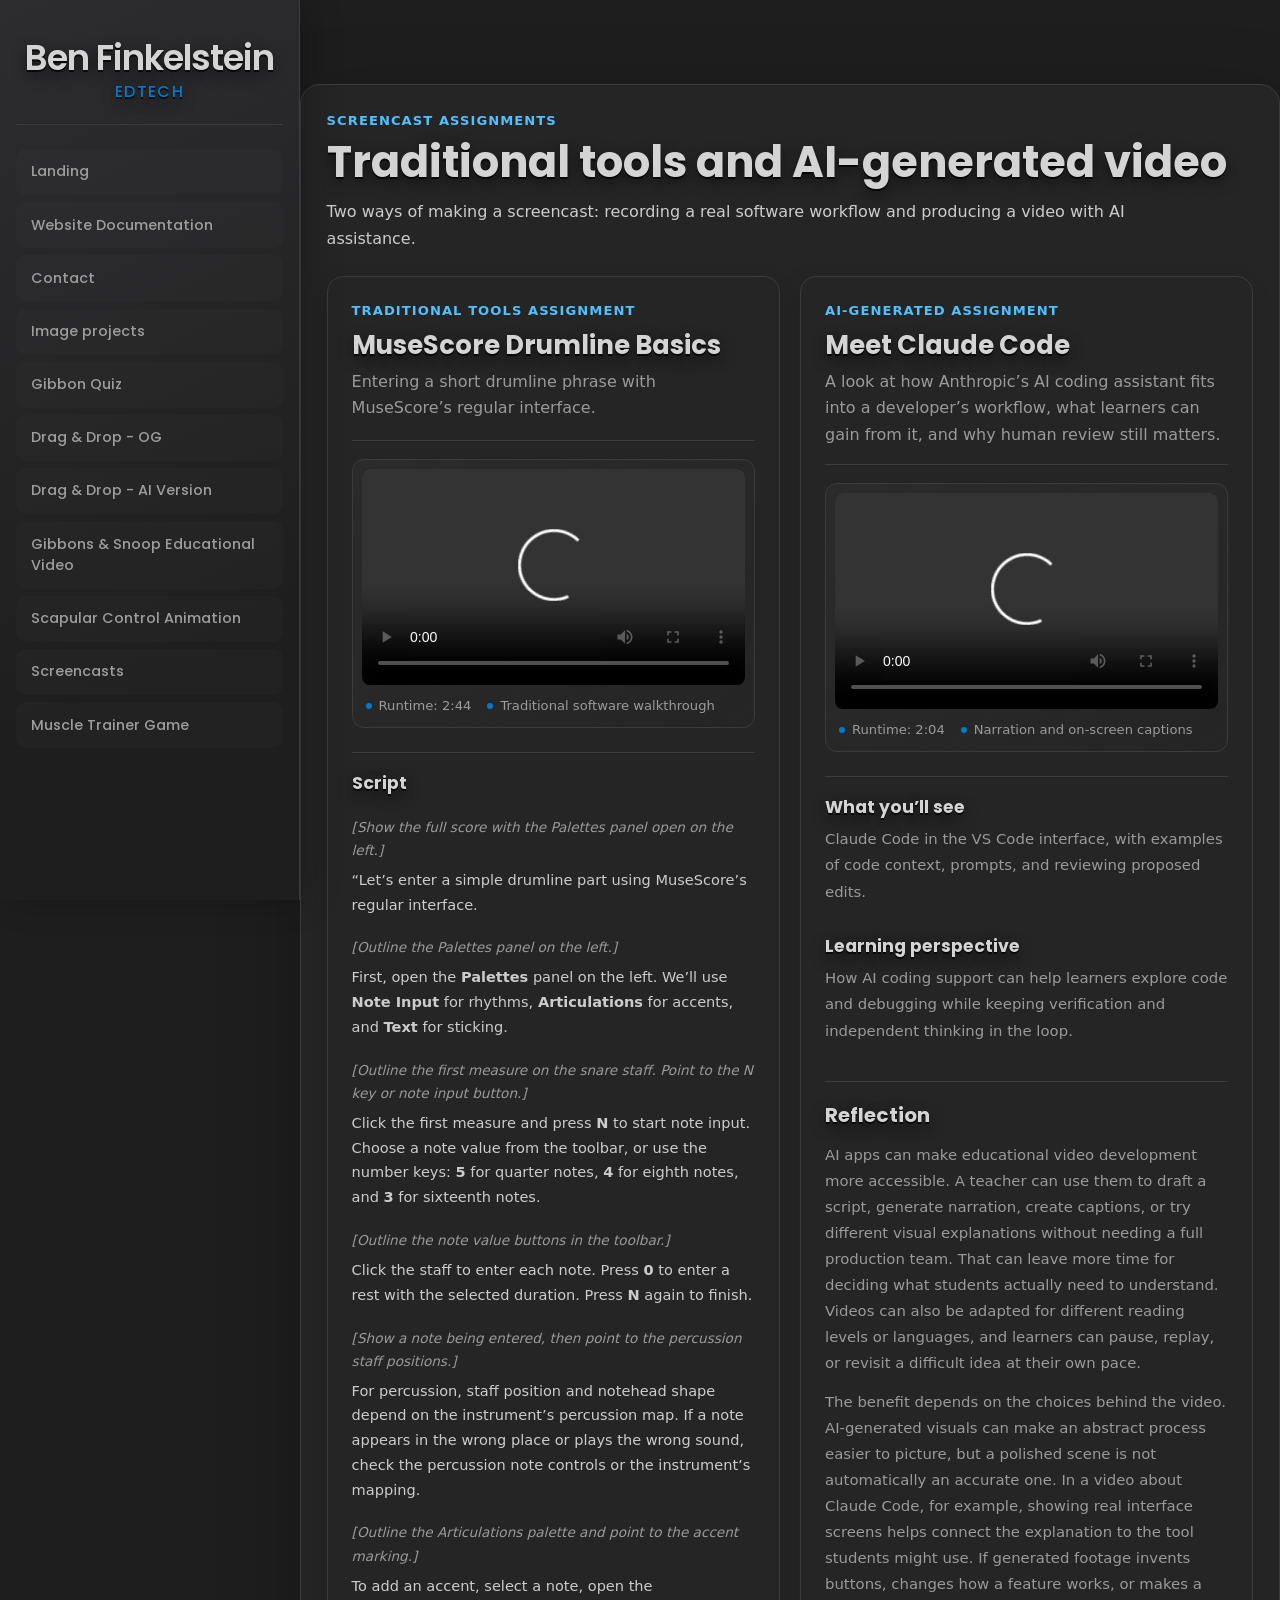
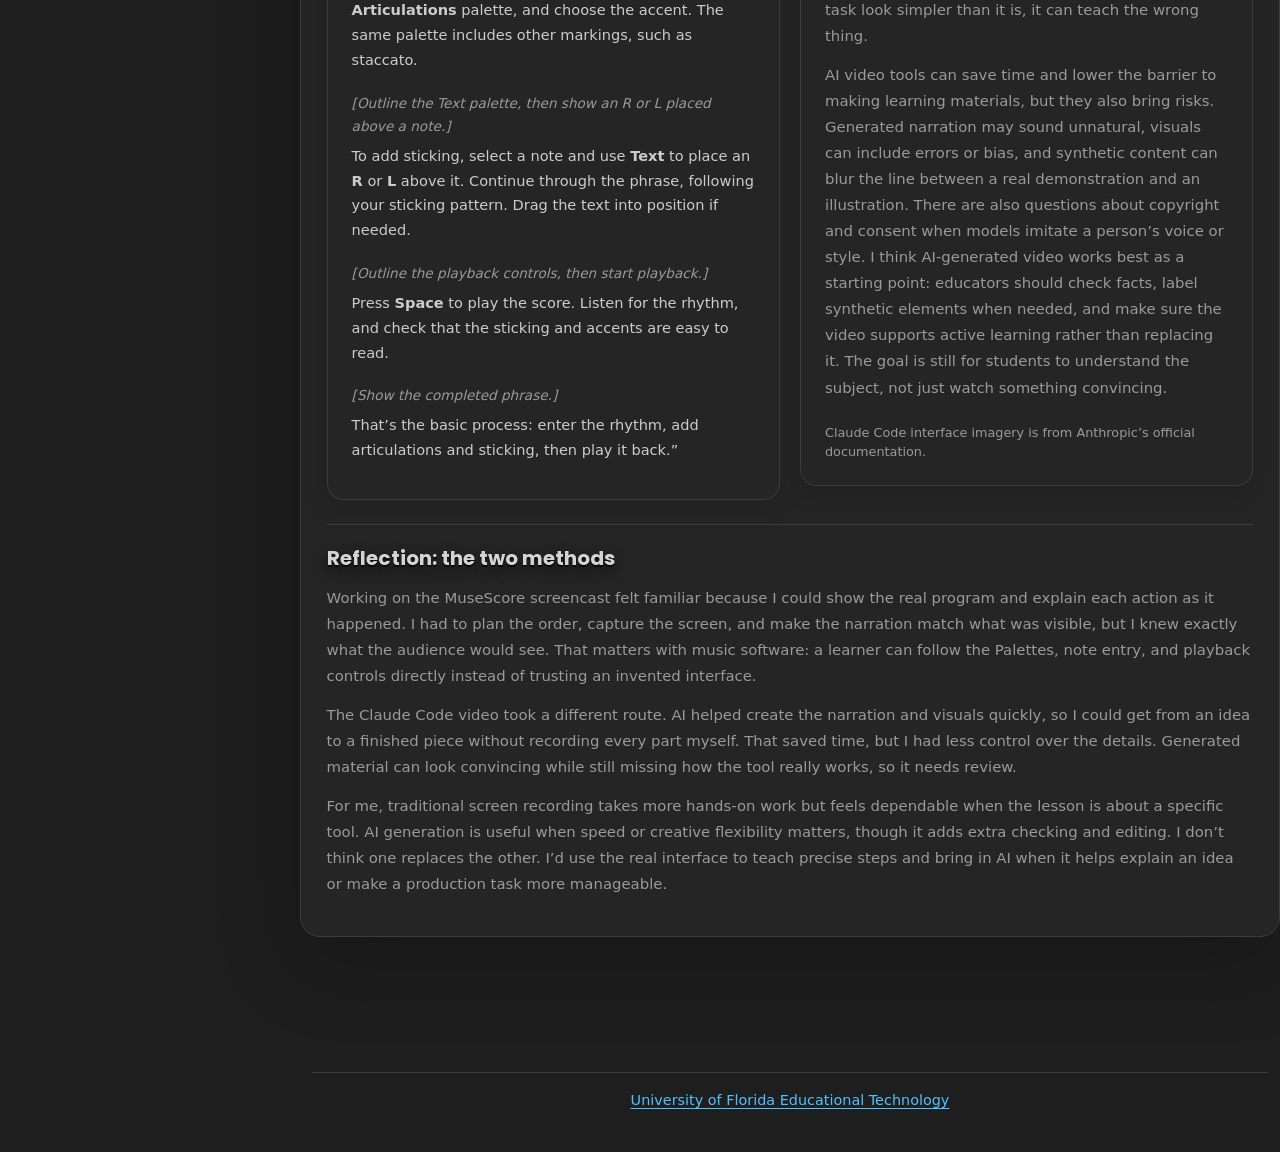
==== commit bb2f437e: "Update portfolio footer and navigation" ====
--- a/Claude Code Screencast/index.html
+++ b/Claude Code Screencast/index.html
@@ -4,9 +4,11 @@
   <meta charset="utf-8">
   <meta http-equiv="refresh" content="0; url=../screencasts/">
   <link rel="canonical" href="../screencasts/">
+  <link rel="stylesheet" href="../style.css">
   <title>Screencasts</title>
 </head>
 <body>
   <p>This page has moved to <a href="../screencasts/">Screencasts</a>.</p>
+  <footer class="site-footer"><p><a href="https://education.ufl.edu/educational-technology/">University of Florida Educational Technology</a></p></footer>
 </body>
 </html>
--- a/style.css
+++ b/style.css
@@ -0,0 +1,73 @@
+/*
+ * Global dark theme and formatting foundation.
+ * Page-specific stylesheets load after this file and can replace these defaults.
+ */
+
+@import url('https://fonts.googleapis.com/css2?family=Poppins:wght@300;400;500;600;700&display=swap');
+
+/* Shared dark palette and type defaults available to every page. */
+:root {
+  color-scheme: dark; /* Keep native browser controls in the dark color scheme. */
+  --theme-bg: #1e1e1e; /* VS Code Dark+ editor background. */
+  --theme-text: #d4d4d4; /* VS Code default foreground text. */
+  font-family: system-ui, -apple-system, BlinkMacSystemFont, "Segoe UI", sans-serif; /* System type stack used unless a page overrides it. */
+}
+
+/* Set the shared heading face and a layered shadow for more visual depth. */
+:where(h1, h2, h3, h4, h5, h6) {
+  font-family: 'Poppins', system-ui, sans-serif;
+  text-shadow: 0 2px 0 rgba(0, 0, 0, .7), 0 5px 14px rgba(0, 0, 0, .55);
+}
+
+/* Use border-box sizing as a low-specificity default for page elements. */
+:where(*, *::before, *::after) {
+  box-sizing: border-box;
+}
+
+/* Provide a dark canvas and foreground as overridable document defaults. */
+:where(html) {
+  min-height: 100%;
+  background: var(--theme-bg);
+  color-scheme: dark;
+}
+
+/* Set shared body spacing, colors, and typography without outranking page CSS. */
+:where(body) {
+  min-height: 100vh;
+  margin: 0;
+  background: var(--theme-bg);
+  color: var(--theme-text);
+  font-family: inherit;
+  line-height: 1.5;
+}
+
+/* Prevent media from overflowing its containing block by default. */
+:where(img, svg, video, canvas) {
+  max-width: 100%;
+}
+
+/* Let links inherit their surrounding text color unless a page styles them. */
+:where(a) {
+  color: inherit;
+}
+
+/* Give form controls the page's type and text color unless locally overridden. */
+:where(button, input, select, textarea) {
+  color: inherit;
+  font: inherit;
+}
+
+/* Shared footer used on the landing page and every project page. */
+.site-footer {
+  width: min(1120px, calc(100% - 24px));
+  margin: 0 auto 24px;
+  padding: 16px 12px;
+  border-top: 1px solid #3c3c3c;
+  color: #cccccc;
+  text-align: center;
+  font-size: .9rem;
+  line-height: 1.6;
+}
+
+.site-footer p { margin: 0; }
+.site-footer a { color: #4fc1ff; text-underline-offset: 3px; }
